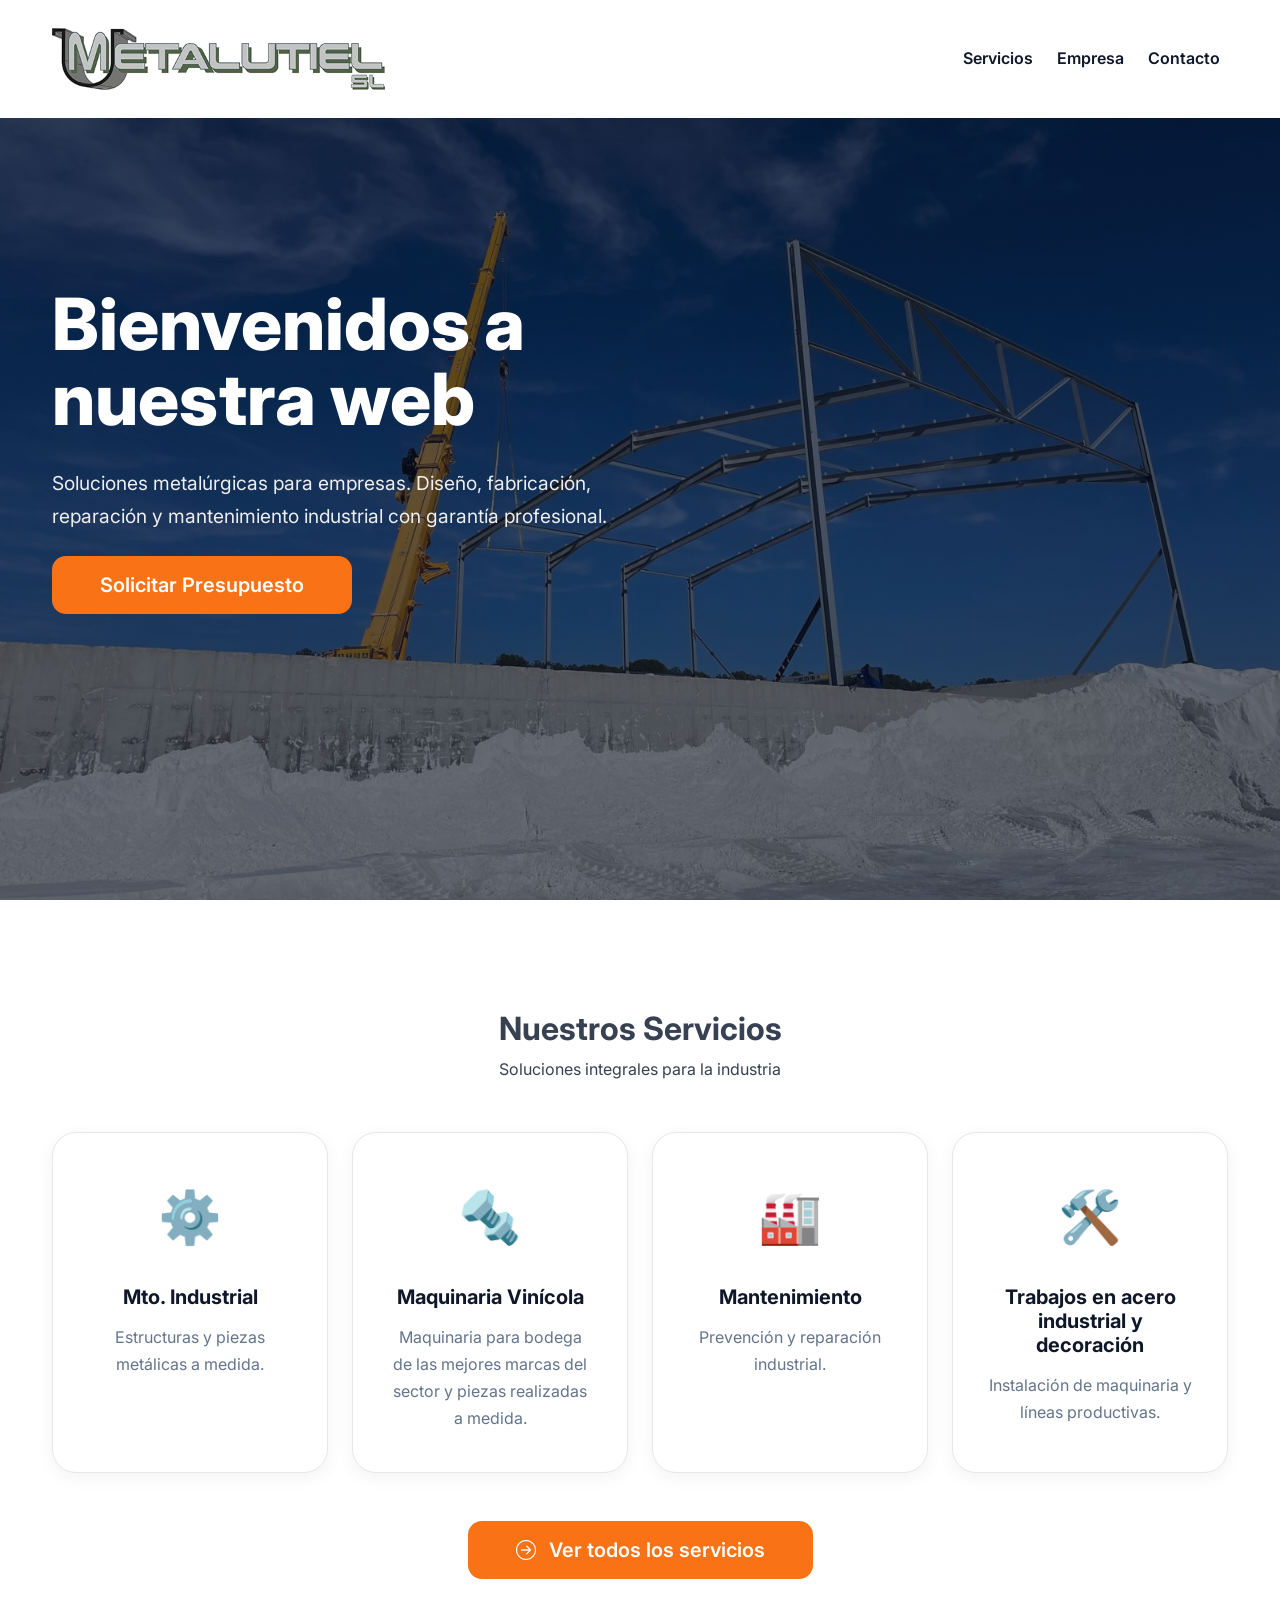
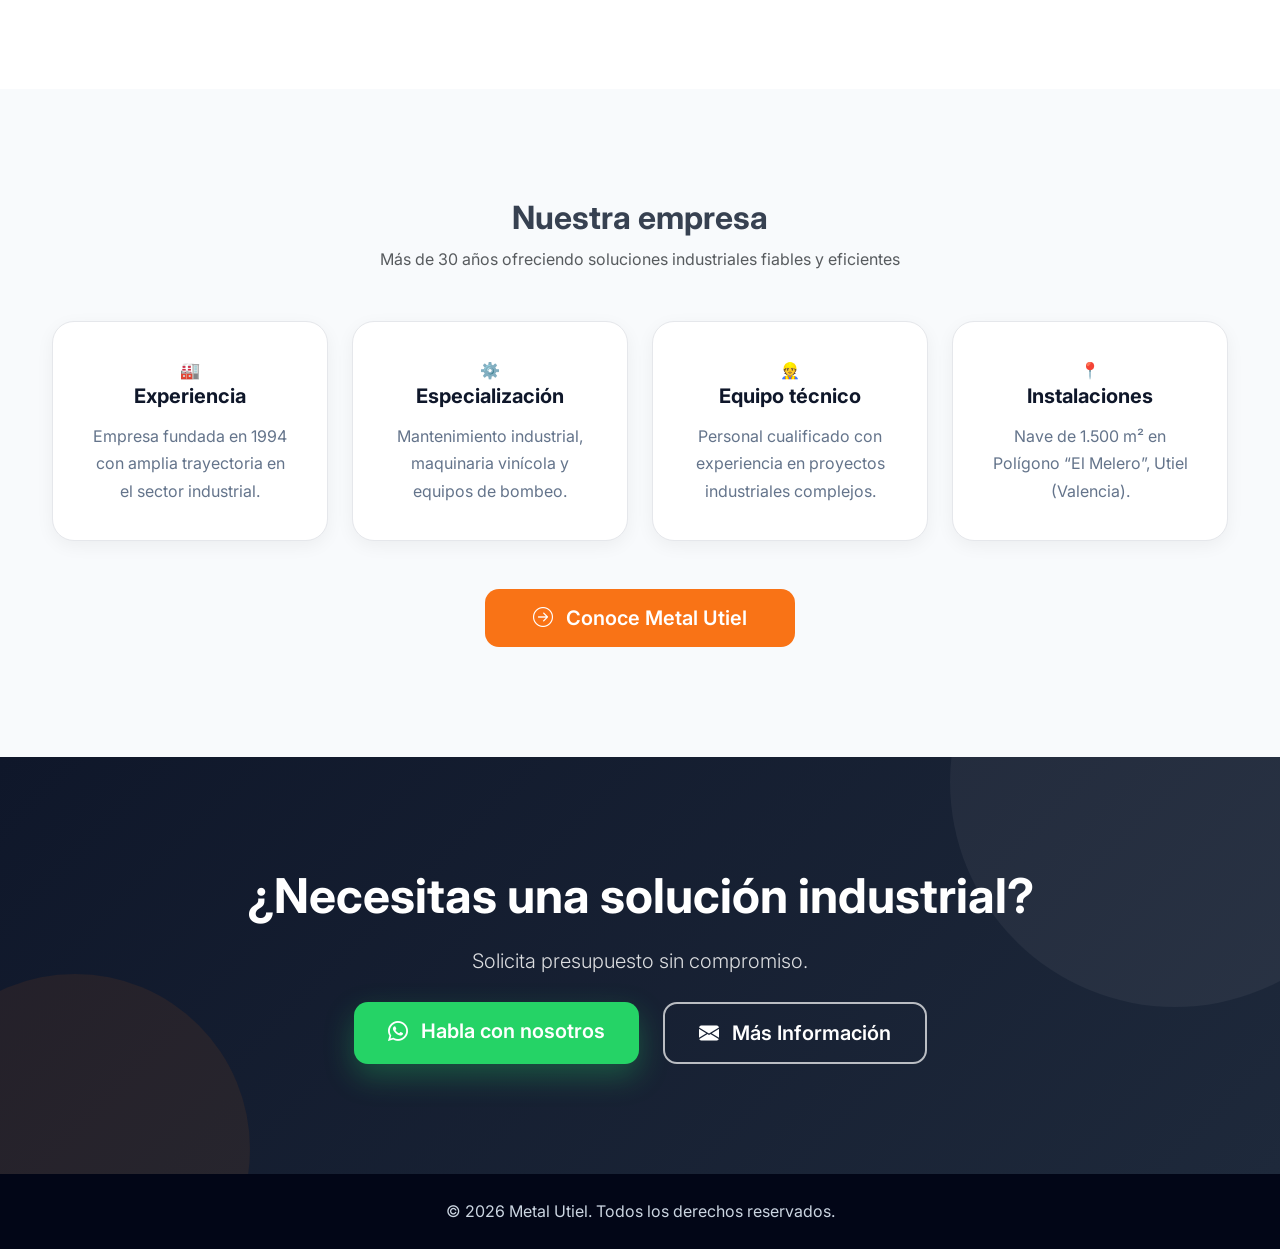
==== index.html @ ed5d5f31 "Add files via upload" ====
<!DOCTYPE html>
<html lang="es">
<head>
<meta charset="utf-8">
<meta name="viewport" content="width=device-width, initial-scale=1">

<title>MetalUtiel S.L. - Soluciones Industriales</title>

<link href="https://cdn.jsdelivr.net/npm/bootstrap@5.3.8/dist/css/bootstrap.min.css" rel="stylesheet">
<link href="css/mio.css" rel="stylesheet">
<link rel="icon"  href="img/logo.ico"  type="image/x-icon">

<link rel="preconnect" href="https://fonts.googleapis.com">
<link href="https://fonts.googleapis.com/css2?family=Inter:wght@300;400;500;600;700;800&display=swap" rel="stylesheet">
<link rel="stylesheet" href="https://cdn.jsdelivr.net/npm/bootstrap-icons@1.13.1/font/bootstrap-icons.min.css">



</head>

<body>

<nav class="navbar navbar-expand-lg fixed-top">
<div class="container">

<a class="navbar-brand" href="#">
    <img src="img/LOGOLARGO.png" alt="Metalutiel"
         class="logo-header">
</a>

<button class="navbar-toggler" data-bs-toggle="collapse" data-bs-target="#menu">
<span class="navbar-toggler-icon"></span>
</button>

<div class="collapse navbar-collapse" id="menu">
<ul class="navbar-nav ms-auto">
<li class="nav-item"><a class="nav-link" href="#servicios">Servicios</a></li>
<li class="nav-item"><a class="nav-link" href="#empresa">Empresa</a></li>
<li class="nav-item"><a class="nav-link" href="contacto.html">Contacto</a></li>
</ul>
</div>

</div>
</nav>

<section class="hero">

    <!-- CARRUSEL DE FONDO -->
    <div class="hero-bg">

       <div class="hero-gallery">

  <div class="hero-track">

    <!-- SET 1 -->
    <div class="hero-item"><img src="img/sibelco.jpeg"></div>
    <div class="hero-item"><img src="img/porche.jpeg"></div>
    <div class="hero-item"><img src="img/deposito3.jpg"></div>
    <div class="hero-item"><img src="img/patas.jpeg"></div>

    <!-- SET 2 (CLAVE PARA INFINITO PERFECTO) -->
    <div class="hero-item"><img src="img/sibelco.jpeg"></div>
    <div class="hero-item"><img src="img/porche.jpeg"></div>
    <div class="hero-item"><img src="img/deposito3.jpg"></div>
    <div class="hero-item"><img src="img/patas.jpeg"></div>

  </div>

</div>

    </div>

    <!-- CONTENIDO ENCIMA -->
    <div class="container hero-content">

        <div class="row align-items-center min-vh-100">

            <div class="col-lg-6">

                <h1>Bienvenidos a nuestra web</h1>

                <p class="my-4">
                    Soluciones metalúrgicas para empresas.
                    Diseño, fabricación, reparación y mantenimiento industrial con garantía profesional.
                </p>

                <a href="#contacto" class="btn btn-primary btn-lg px-5">
                    Solicitar Presupuesto
                </a>

            </div>

        </div>

    </div>

</section>

<section id="servicios" class="section">
<div class="container">

<div class="text-center mb-5">
<h2 class="fw-bold">Nuestros Servicios</h2>
<p>Soluciones integrales para la industria</p>
</div>

<div class="row g-4">

<div class="col-md-6 col-lg-3">
<div class="service-card">
<div class="icon">⚙️</div>
<h5>Mto. Industrial</h5>
<p>Estructuras y piezas metálicas a medida.</p>
</div>
</div>

<div class="col-md-6 col-lg-3">
<div class="service-card">
<div class="icon">🔩</div>
<h5>Maquinaria Vinícola</h5>
<p>Maquinaria para bodega de las mejores marcas del sector y piezas realizadas a medida.</p>
</div>
</div>

<div class="col-md-6 col-lg-3">
<div class="service-card">
<div class="icon">🏭</div>
<h5>Mantenimiento</h5>
<p>Prevención y reparación industrial.</p>
</div>
</div>

<div class="col-md-6 col-lg-3">
<div class="service-card">
<div class="icon">🛠️</div>
<h5>Trabajos en acero industrial y decoración</h5>
<p>Instalación de maquinaria y líneas productivas.</p>
</div>
</div>

</div>
</div>


        <div class="text-center pt-5">           
         

            <a href="servicios.html" class="btn btn-primary btn-lg px-5">
                <i class="bi bi-arrow-right-circle me-2"></i>
                Ver todos los servicios
            </a>

        </div>

</section>

<section id="empresa" class="section bg-light">
<div class="container">

    <div class="text-center mb-5">
        <h2 class="fw-bold">Nuestra empresa</h2>
        <p class="text-muted">Más de 30 años ofreciendo soluciones industriales fiables y eficientes</p>
    </div>

    <div class="row g-4">

        <!-- TARJETA 1 -->
        <div class="col-md-6 col-lg-3">
            <div class="info-card">
                <div class="icon">🏭</div>
                <h5>Experiencia</h5>
                <p>Empresa fundada en 1994 con amplia trayectoria en el sector industrial.</p>
            </div>
        </div>

        <!-- TARJETA 2 -->
        <div class="col-md-6 col-lg-3">
            <div class="info-card">
                <div class="icon">⚙️</div>
                <h5>Especialización</h5>
                <p>Mantenimiento industrial, maquinaria vinícola y equipos de bombeo.</p>
            </div>
        </div>

        <!-- TARJETA 3 -->
        <div class="col-md-6 col-lg-3">
            <div class="info-card">
                <div class="icon">👷</div>
                <h5>Equipo técnico</h5>
                <p>Personal cualificado con experiencia en proyectos industriales complejos.</p>
            </div>
        </div>

        <!-- TARJETA 4 -->
        <div class="col-md-6 col-lg-3">
            <div class="info-card">
                <div class="icon">📍</div>
                <h5>Instalaciones</h5>
                <p>Nave de 1.500 m² en Polígono “El Melero”, Utiel (Valencia).</p>
            </div>
        </div>

    </div>

      

        <div class="text-center pt-5">           
         

            <a href="empresa.html" class="btn btn-primary btn-lg px-5">
                <i class="bi bi-arrow-right-circle me-2"></i>
                Conoce Metal Utiel
            </a>

        </div>


   

</section>

<!--

<section id="servicios" class="section">
<div class="container">

<div class="text-center mb-5">
<h2 class="fw-bold">Últimos Servicios</h2>
</div>



<div class="row g-4">

<div class="col-lg-4">
<div class="project-img">
<img src="img/campana1.jpeg">
</div>
</div>

<div class="col-lg-4">
<div class="project-img">
<img src="img/patas.jpeg">
</div>
</div>

<div class="col-lg-4">
<div class="project-img">
<img src="img/deposito.jpg">
</div>
</div>

</div>

</div>
</section>

-->

<section id="contacto" class="cta section">

<div class="container text-center">

<h2 class="display-5 fw-bold">
¿Necesitas una solución industrial?
</h2>

<p class="lead mb-4">
Solicita presupuesto sin compromiso.
</p>

<div class="d-flex justify-content-center gap-4 flex-wrap">

    <a href="https://wa.me/34605869285?text=Hola,%20he%20visto%20vuestra%20web%20y%20me%20gustaría%20solicitar%20información."
       target="_blank"
       class="btn btn-whatsapp btn-lg">
        <i class="bi bi-whatsapp me-2"></i>
        Habla con nosotros
    </a>

    <a href="contacto.html"
       class="btn btn-outline-light btn-lg">
        <i class="bi bi-envelope-fill me-2"></i>
        Más Información
    </a>

</div>


</div>

</section>

<footer class="py-4 text-center">
<div class="container">
© 2026 Metal Utiel. Todos los derechos reservados.
</div>
</footer>

<script src="https://cdn.jsdelivr.net/npm/bootstrap@5.3.8/dist/js/bootstrap.bundle.min.js"></script>

</body>


<script>
const track = document.querySelector('.hero-track');

track.innerHTML += track.innerHTML;
</script>


</html>
---- css/mio.css ----
/*==========================================================
    METAL UTIEL
    CSS v2.0
==========================================================*/


/*==========================================================
    VARIABLES
==========================================================*/

:root{

    --primary:#0f172a;
    --secondary:#f97316;

    --dark:#111827;
    --light:#f8fafc;

    --text:#374151;

    --white:#ffffff;

    --border:#e5e7eb;

    --radius:18px;

    --shadow-sm:0 5px 18px rgba(0,0,0,.05);

    --shadow-md:0 12px 30px rgba(0,0,0,.08);

    --shadow-lg:0 18px 45px rgba(0,0,0,.15);

    --transition:.35s ease;

}



/*==========================================================
    RESET
==========================================================*/

*{

    margin:0;

    padding:0;

    box-sizing:border-box;

}

html{

    scroll-behavior:smooth;

    scroll-padding-top:110px;

}

body{

    font-family:'Inter',sans-serif;

    color:var(--text);

    background:#fff;

    line-height:1.7;

    overflow-x:hidden;

}

img{

    max-width:100%;

    display:block;

}

a{

    text-decoration:none;

}

.section{

    padding:110px 0;

}

.bg-light{

    background:#f8fafc!important;

}



/*==========================================================
    TITULOS
==========================================================*/

.section-mini{

    color:var(--secondary);

    font-size:.9rem;

    letter-spacing:3px;

    font-weight:700;

    text-transform:uppercase;

}

.section-title{

    font-size:clamp(2rem,5vw,3rem);

    color:var(--primary);

    font-weight:800;

    margin-top:10px;

    margin-bottom:25px;

}



/*==========================================================
    NAVBAR
==========================================================*/

.navbar{

    background:#fff;

    padding:14px 0;

    transition:var(--transition);

    box-shadow:0 5px 25px rgba(0,0,0,.05);

    z-index:999;

}

.navbar.scrolled{

    padding:8px 0;

    box-shadow:0 12px 35px rgba(0,0,0,.10);

}

.logo-header{

    height:80px;

    transition:.35s;

}

.navbar.scrolled .logo-header{

    height:60px;

}

.navbar-nav{

    align-items:center;

}

.navbar-nav .nav-link{

    position:relative;

    color:var(--primary);

    font-weight:600;

    padding:12px 18px;

    margin-left:8px;

    border-radius:14px;

    transition:var(--transition);

}

.navbar-nav .nav-link::before{

    content:"";

    position:absolute;

    inset:0;

    background:linear-gradient(135deg,#f97316,#fb923c);

    transform:scaleX(0);

    transform-origin:left;

    border-radius:14px;

    transition:.35s;

    z-index:-1;

}

.navbar-nav .nav-link:hover{

    color:#fff;

    transform:translateY(-2px);

}

.navbar-nav .nav-link:hover::before{

    transform:scaleX(1);

}

.navbar-nav .active{

    background:var(--primary);

    color:#fff!important;

}



/*==========================================================
    BOTONES
==========================================================*/

.btn{

    border-radius:14px;

    padding:14px 34px;

    font-weight:600;

    transition:.35s;

}

.btn-primary{

    background:var(--secondary);

    border:none;

}

.btn-primary:hover{

    background:#ea580c;

    transform:translateY(-3px);

    box-shadow:0 12px 30px rgba(249,115,22,.35);

}

.btn-whatsapp{

    background:#25D366;

    color:#fff;

    border:none;

    box-shadow:0 12px 30px rgba(37,211,102,.30);

}

.btn-whatsapp:hover{

    background:#1ebe5d;

    color:#fff;

    transform:translateY(-3px);

    box-shadow:0 18px 35px rgba(37,211,102,.45);

}

.btn-outline-light{

    border:2px solid rgba(255,255,255,.7);

    color:#fff;

}

.btn-outline-light:hover{

    background:#fff;

    color:#111;

}



/*==========================================================
    TARJETAS GENERICAS
==========================================================*/

.card-modern{

    background:#fff;

    border:none;

    border-radius:20px;

    padding:35px;

    box-shadow:var(--shadow-sm);

    transition:var(--transition);

}

.card-modern:hover{

    transform:translateY(-8px);

    box-shadow:var(--shadow-md);

}

/*==========================================================
    HERO
==========================================================*/

.hero{

    position:relative;

    height:100vh;

    min-height:700px;

    display:flex;

    align-items:center;

    overflow:hidden;

    color:#fff;

    background:#000;

}

.hero-content{

    position:relative;

    z-index:5;

}

.hero h1{

    font-size:clamp(3rem,7vw,5.5rem);

    font-weight:800;

    line-height:1.05;

    margin-bottom:30px;

}

.hero p{

    font-size:1.2rem;

    max-width:650px;

    color:rgba(255,255,255,.92);

    margin-bottom:40px;

}

.hero .btn{

    margin-right:15px;

}



/*==========================================================
    FONDO HERO
==========================================================*/

.hero-bg{

    position:absolute;

    inset:0;

    z-index:1;

    overflow:hidden;

}

.hero-bg::after{

    content:"";

    position:absolute;

    inset:0;

    background:

    linear-gradient(

        rgba(8,15,30,.68),

        rgba(8,15,30,.60)

    );

    z-index:2;

}



/*==========================================================
    CARRUSEL
==========================================================*/

.hero-gallery{

    width:100%;

    height:100%;

}

.hero-track{

    display:flex;

    height:100%;

    width:max-content;

    animation:heroScroll 45s linear infinite;

}

.hero-item{

    width:100vw;

    height:100vh;

    flex:0 0 auto;

    overflow:hidden;

}

.hero-item img{

    width:100%;

    height:100%;

    object-fit:cover;

    transition:transform 8s linear;

}

.hero-item:hover img{

    transform:scale(1.05);

}



/*==========================================================
    BADGE HERO
==========================================================*/

.hero-badge{

    display:inline-flex;

    align-items:center;

    gap:10px;

    background:rgba(255,255,255,.12);

    backdrop-filter:blur(12px);

    border:1px solid rgba(255,255,255,.18);

    padding:12px 24px;

    border-radius:50px;

    margin-bottom:30px;

    font-weight:600;

}

.hero-badge i{

    color:var(--secondary);

}



/*==========================================================
    EMPRESA HERO
==========================================================*/

.empresa-hero{

    position:relative;

    height:80vh;

    min-height:650px;

    display:flex;

    align-items:center;

    justify-content:center;

    text-align:center;

    overflow:hidden;

    color:#fff;

    background:

    url("../img/taller.jpg")

    center center / cover;

}

.empresa-overlay{

    position:absolute;

    inset:0;

    background:

    linear-gradient(

        rgba(10,15,25,.70),

        rgba(10,15,25,.65)

    );

}

.empresa-hero .container{

    position:relative;

    z-index:5;

}

.empresa-hero h1{

    font-size:clamp(3rem,7vw,5rem);

    font-weight:800;

    margin-bottom:25px;

}

.empresa-hero p{

    max-width:720px;

    margin:auto;

    margin-bottom:45px;

    font-size:1.2rem;

}



/*==========================================================
    BREADCRUMB
==========================================================*/

.breadcrumb-section{

    background:#fff;

    border-bottom:1px solid var(--border);

    padding:20px 0;

}

.breadcrumb{

    margin:0;

}

.breadcrumb a{

    color:var(--secondary);

    font-weight:600;

}

.breadcrumb-item.active{

    color:#64748b;

}



/*==========================================================
    CTA
==========================================================*/

.cta{

    position:relative;

    overflow:hidden;

    background:

    linear-gradient(

        135deg,

        #0f172a,

        #1e293b

    );

    color:#fff;

}

.cta::before{

    content:"";

    position:absolute;

    width:450px;

    height:450px;

    border-radius:50%;

    background:rgba(255,255,255,.05);

    top:-200px;

    right:-120px;

}

.cta::after{

    content:"";

    position:absolute;

    width:350px;

    height:350px;

    border-radius:50%;

    background:rgba(249,115,22,.08);

    left:-100px;

    bottom:-150px;

}

.cta .container{

    position:relative;

    z-index:5;

}

.cta h2{

    font-weight:800;

    margin-bottom:20px;

}

.cta p{

    color:rgba(255,255,255,.85);

}



/*==========================================================
    HERO ANIMATION
==========================================================*/

@keyframes heroScroll{

    from{

        transform:translateX(0);

    }

    to{

        transform:translateX(-50%);

    }

}



/*==========================================================
    TARJETAS DE SERVICIOS
==========================================================*/

.service-card{

    background:#fff;

    border-radius:24px;

    padding:40px 35px;

    height:100%;

    text-align:center;

    border:1px solid var(--border);

    box-shadow:var(--shadow-sm);

    transition:var(--transition);

    position:relative;

    overflow:hidden;

}

.service-card::before{

    content:"";

    position:absolute;

    left:0;

    top:0;

    width:100%;

    height:4px;

    background:linear-gradient(90deg,var(--secondary),#fb923c);

    transform:scaleX(0);

    transition:.35s;

}

.service-card:hover{

    transform:translateY(-10px);

    box-shadow:var(--shadow-lg);

}

.service-card:hover::before{

    transform:scaleX(1);

}

.service-card .icon{

    display:flex;
    align-items:center;
    justify-content:center;
    margin:0 auto 25px;
    font-size:3.2rem;
    color:var(--secondary);
    background:none;
    width:auto;
    height:auto;
    border-radius:0;
    box-shadow:none;
    transition:var(--transition);

}

.service-card:hover .icon{

    transform:scale(1.12);

}

.service-card h5{

    color:var(--primary);

    font-weight:700;

    margin-bottom:15px;

}

.service-card p{

    margin:0;

    color:#64748b;

}


/* Primera sección de páginas internas */

.primera-seccion{

    padding-top:170px !important;

}


/*==========================================================
    TARJETAS EMPRESA
==========================================================*/

.info-card,
.value-card,
.why-card,
.sector-card{

    background:#fff;

    border-radius:22px;

    padding:35px;

    text-align:center;

    height:100%;

    border:1px solid var(--border);

    box-shadow:var(--shadow-sm);

    transition:var(--transition);

}

.info-card:hover,
.value-card:hover,
.why-card:hover,
.sector-card:hover{

    transform:translateY(-8px);

    box-shadow:var(--shadow-md);

}

.info-card i,
.value-card i,
.why-card i,
.sector-card i{

    font-size:3rem;

    color:var(--secondary);

    margin-bottom:20px;

}

.info-card h4,
.info-card h5,
.value-card h4,
.why-card h4,
.sector-card h4{

    color:var(--primary);

    font-weight:700;

    margin-bottom:15px;

}

.info-card p,
.value-card p,
.why-card p,
.sector-card p{

    color:#64748b;

    margin:0;

}


/*==========================================================
    FEATURES
==========================================================*/

.feature-item{

    display:flex;

    align-items:flex-start;

    gap:18px;

    margin-bottom:28px;

}

.feature-item i{

    color:var(--secondary);

    font-size:1.5rem;

    margin-top:4px;

}

.feature-item h5{

    color:var(--primary);

    font-weight:700;

    margin-bottom:5px;

}

.feature-item p{

    margin:0;

}


/*==========================================================
    TIMELINE
==========================================================*/

.timeline{

    position:relative;

    max-width:900px;

    margin:auto;

}

.timeline::before{

    content:"";

    position:absolute;

    left:60px;

    top:0;

    bottom:0;

    width:4px;

    background:#e2e8f0;

}

.timeline-item{

    position:relative;

    display:flex;

    gap:40px;

    margin-bottom:60px;

}

.timeline-year{

    width:120px;

    flex-shrink:0;

    background:var(--secondary);

    color:#fff;

    border-radius:50px;

    text-align:center;

    padding:12px;

    font-weight:700;

    z-index:2;

}

.timeline-content{

    flex:1;

    background:#fff;

    border-radius:18px;

    padding:30px;

    border:1px solid var(--border);

    box-shadow:var(--shadow-sm);

}

.timeline-content h4{

    color:var(--primary);

    font-weight:700;

    margin-bottom:10px;

}


/*==========================================================
    HISTORY BOX
==========================================================*/

.history-box{

    background:#fff;

    border-radius:20px;

    padding:25px;

    text-align:center;

    box-shadow:var(--shadow-sm);

}

.history-box h3{

    color:var(--secondary);

    font-size:2.2rem;

    font-weight:800;

    margin-bottom:5px;

}


/*==========================================================
    EMPRESA IMAGE
==========================================================*/

.empresa-image{

    position:relative;

}

.empresa-image img{

    border-radius:24px;

}

.experience-card{

    position:absolute;

    right:-30px;

    bottom:40px;

    background:#fff;

    padding:30px;

    border-radius:20px;

    box-shadow:var(--shadow-lg);

    text-align:center;

}

.experience-card h2{

    color:var(--secondary);

    font-size:3rem;

    font-weight:800;

    margin-bottom:5px;

}


/*==========================================================
    QUOTE
==========================================================*/

.empresa-quote{

    background:var(--primary);

    color:#fff;

    padding:90px 0;

}

.quote-icon{

    font-size:4rem;

    color:var(--secondary);

    margin-bottom:20px;

    display:block;

}

.empresa-quote h2{

    font-weight:300;

    line-height:1.5;

}

.instalaciones-img{

    width:100%;

    display:flex;

    justify-content:center;

    align-items:center;

}

.instalaciones-img img{

    width:100%;

    max-width:700px;

    height:600px;

    object-fit:cover;

    object-position:center;

    border-radius:24px;

}


/*==========================================================
    CONTADORES
==========================================================*/

.counter-card{

    background:#fff;

    border-radius:22px;

    padding:40px;

    box-shadow:var(--shadow-sm);

    transition:var(--transition);

}

.counter-card:hover{

    transform:translateY(-8px);

    box-shadow:var(--shadow-md);

}

.counter{

    color:var(--secondary);

    font-size:3rem;

    font-weight:800;

}


/*==========================================================
    GALERÍA
==========================================================*/

.gallery-card{

    position:relative;

    overflow:hidden;

    border-radius:24px;

    box-shadow:var(--shadow-sm);

    cursor:pointer;

}

.gallery-card img{

    width:100%;

    height:320px;

    object-fit:cover;

    transition:.6s;

}

.gallery-card::after{

    content:"";

    position:absolute;

    inset:0;

    background:linear-gradient(

        transparent,

        rgba(15,23,42,.55)

    );

    opacity:0;

    transition:.4s;

}

.gallery-card:hover img{

    transform:scale(1.08);

}

.gallery-card:hover::after{

    opacity:1;

}


/*==========================================================
    PROYECTOS
==========================================================*/

.project-card{

    position:relative;

    overflow:hidden;

    border-radius:24px;

    background:#fff;

    box-shadow:var(--shadow-sm);

    transition:.35s;

}

.project-card:hover{

    transform:translateY(-10px);

    box-shadow:var(--shadow-lg);

}

.project-img{

    position:relative;

    overflow:hidden;

}

.project-img img{

    width:100%;

    height:320px;

    object-fit:cover;

    transition:.5s;

}

.project-card:hover .project-img img{

    transform:scale(1.08);

}

.project-overlay{

    position:absolute;

    inset:0;

    display:flex;

    align-items:center;

    justify-content:center;

    background:rgba(15,23,42,.65);

    opacity:0;

    transition:.35s;

}

.project-card:hover .project-overlay{

    opacity:1;

}

.project-overlay a{

    color:#fff;

    border:2px solid #fff;

    padding:12px 26px;

    border-radius:40px;

    transition:.35s;

}

.project-overlay a:hover{

    background:#fff;

    color:var(--primary);

}

.project-info{

    padding:30px;

}

.project-info h4{

    color:var(--primary);

    font-weight:700;

}

.project-info p{

    margin-bottom:0;

    color:#64748b;

}


/*==========================================================
    INSTALACIONES
==========================================================*/

.instalaciones-section{

    background:#0f172a;

    color:#fff;

}

.instalacion-item{

    background:rgba(255,255,255,.06);

    border:1px solid rgba(255,255,255,.08);

    border-radius:18px;

    padding:25px;

    text-align:center;

    transition:.35s;

}

.instalacion-item:hover{

    background:rgba(255,255,255,.10);

    transform:translateY(-6px);

}

.instalacion-item i{

    font-size:2.2rem;

    color:var(--secondary);

    margin-bottom:15px;

}

.instalacion-item h5{

    margin-bottom:8px;

}

.instalacion-item p{

    margin:0;

    color:#d1d5db;

}


/*==========================================================
    FOOTER
==========================================================*/

footer{

    background:#020617;

    color:#cbd5e1;

    padding:70px 0 25px;

}

.footer-title{

    color:#fff;

    font-weight:700;

    margin-bottom:20px;

}

.footer-links{

    list-style:none;

    padding:0;

}

.footer-links li{

    margin-bottom:12px;

}

.footer-links a{

    color:#cbd5e1;

    transition:.3s;

}

.footer-links a:hover{

    color:var(--secondary);

    padding-left:8px;

}

.footer-bottom{

    margin-top:50px;

    border-top:1px solid rgba(255,255,255,.08);

    padding-top:25px;

    text-align:center;

}


/*==========================================================
    BOTÓN WHATSAPP
==========================================================*/

.whatsapp-float{

    position:fixed;

    right:25px;

    bottom:25px;

    width:65px;

    height:65px;

    border-radius:50%;

    background:#25D366;

    display:flex;

    align-items:center;

    justify-content:center;

    color:#fff;

    font-size:2rem;

    z-index:9999;

    box-shadow:0 18px 35px rgba(37,211,102,.40);

    transition:.35s;

}

.whatsapp-float:hover{

    transform:scale(1.1);

    color:#fff;

}


/*==========================================================
    BOTÓN VOLVER ARRIBA
==========================================================*/

.back-top{

    position:fixed;

    right:25px;

    bottom:105px;

    width:55px;

    height:55px;

    border-radius:50%;

    background:var(--secondary);

    color:#fff;

    display:flex;

    align-items:center;

    justify-content:center;

    text-decoration:none;

    opacity:0;

    visibility:hidden;

    transition:.35s;

    z-index:9998;

}

.back-top.show{

    opacity:1;

    visibility:visible;

}

.back-top:hover{

    background:#ea580c;

    color:#fff;

}


/*==========================================================
    ANIMACIONES
==========================================================*/

.fade-up{

    opacity:0;

    transform:translateY(50px);

    transition:all .8s ease;

}

.fade-up.show{

    opacity:1;

    transform:translateY(0);

}

.zoom-in{

    opacity:0;

    transform:scale(.92);

    transition:.8s;

}

.zoom-in.show{

    opacity:1;

    transform:scale(1);

}

.slide-left{

    opacity:0;

    transform:translateX(-70px);

    transition:.8s;

}

.slide-left.show{

    opacity:1;

    transform:translateX(0);

}

.slide-right{

    opacity:0;

    transform:translateX(70px);

    transition:.8s;

}

.slide-right.show{

    opacity:1;

    transform:translateX(0);

}



/*==========================================================
    RESPONSIVE
==========================================================*/

@media (max-width:1400px){

.container{

    max-width:1200px;

}

.hero h1{

    font-size:4.5rem;

}

}



@media (max-width:1200px){

.section{

    padding:90px 0;

}

.hero{

    min-height:650px;

}

.hero h1{

    font-size:3.8rem;

}

.section-title{

    font-size:2.5rem;

}

.timeline::before{

    left:45px;

}

.timeline-year{

    width:90px;

}

.experience-card{

    right:0;

}

}



@media (max-width:992px){

.logo-header{

    height:65px;

}

.hero{

    min-height:600px;

    text-align:center;

}

.hero-content{

    margin:auto;

}

.hero p{

    margin-left:auto;

    margin-right:auto;

}

.hero .btn{

    margin-bottom:15px;

}

.section{

    padding:80px 0;

}

.timeline::before{

    display:none;

}

.timeline-item{

    display:block;

}

.timeline-year{

    margin-bottom:20px;

}

.experience-card{

    position:relative;

    right:auto;

    bottom:auto;

    margin-top:30px;

}

.feature-item{

    align-items:flex-start;

}

.navbar-collapse{

    background:#fff;

    border-radius:20px;

    padding:25px;

    margin-top:20px;

    box-shadow:var(--shadow-md);

}

.navbar-nav .nav-link{

    margin:8px 0;

}

}



@media (max-width:768px){

.hero{

    min-height:540px;

}

.hero h1{

    font-size:2.8rem;

}

.hero p{

    font-size:1rem;

}

.section-title{

    font-size:2rem;

}

.hero-badge{

    font-size:.8rem;

    padding:10px 18px;

}

.gallery-card img{

    height:240px;

}

.project-img img{

    height:240px;

}

.counter{

    font-size:2.3rem;

}

.counter-card{

    padding:30px;

}

.instalacion-item{

    margin-bottom:20px;

}

.footer-title{

    margin-top:25px;

}

.back-top{

    right:18px;

    bottom:95px;

}

.whatsapp-float{

    right:18px;

    bottom:20px;

}

}



@media (max-width:576px){

.section{

    padding:65px 0;

}

.hero{

    min-height:500px;

}

.hero h1{

    font-size:2.2rem;

}

.hero p{

    font-size:.95rem;

}

.section-title{

    font-size:1.8rem;

}

.hero .btn{

    width:100%;

    margin-right:0;

}

.btn{

    width:100%;

}

.timeline-content{

    padding:22px;

}

.gallery-card img{

    height:220px;

}

.project-img img{

    height:220px;

}

.value-card,
.info-card,
.why-card,
.service-card,
.sector-card{

    padding:28px;

}

.whatsapp-float{

    width:58px;

    height:58px;

    font-size:1.7rem;

}

.back-top{

    width:48px;

    height:48px;

}

}



/*==========================================================
    UTILIDADES
==========================================================*/

.shadow-hover{

    transition:var(--transition);

}

.shadow-hover:hover{

    transform:translateY(-6px);

    box-shadow:var(--shadow-lg);

}

.radius{

    border-radius:var(--radius);

}

.text-orange{

    color:var(--secondary);

}

.bg-orange{

    background:var(--secondary);

}

.bg-dark-blue{

    background:var(--primary);

}

.object-cover{

    object-fit:cover;

}

.overflow-hidden{

    overflow:hidden;

}



/*==========================================================
    SCROLLBAR
==========================================================*/

::-webkit-scrollbar{

    width:10px;

}

::-webkit-scrollbar-track{

    background:#e5e7eb;

}

::-webkit-scrollbar-thumb{

    background:var(--secondary);

    border-radius:50px;

}

::-webkit-scrollbar-thumb:hover{

    background:#ea580c;

}



/*==========================================================
    SELECCIÓN DE TEXTO
==========================================================*/

::selection{

    background:var(--secondary);

    color:#fff;

}



/*==========================================================
    FOCUS
==========================================================*/

button:focus,
.btn:focus,
.form-control:focus,
.form-select:focus{

    box-shadow:0 0 0 .25rem rgba(249,115,22,.25);

    border-color:var(--secondary);

}



/*==========================================================
    TRANSICIONES GLOBALES
==========================================================*/

a,
button,
img,
.card-modern,
.service-card,
.info-card,
.value-card,
.project-card,
.gallery-card{

    transition:all .35s ease;

}


/*==========================================================
    FORMULARIO CONTACTO
==========================================================*/

.form-control{

    border-radius:14px;

    padding:14px 18px;

    border:1px solid #d1d5db;

    box-shadow:none;

}

.form-control:focus{

    border-color:var(--secondary);

    box-shadow:0 0 0 .2rem rgba(249,115,22,.15);

}

textarea.form-control{

    resize:vertical;

}



/*==========================================================
    MAPA
==========================================================*/

.map-container{

    overflow:hidden;

    border-radius:24px;

    box-shadow:var(--shadow-md);

}

.map-container iframe{

    display:block;

    width:100%;

}

.mapa-contacto {
    border-radius: 20px;
    overflow: hidden;
    box-shadow: 0 10px 30px rgba(0,0,0,.08);
}

.mapa-contacto iframe {
    display:block;
}

/*==========================================================
    CTA CONTACTO
==========================================================*/

.cta .btn{

    min-width:260px;

}

@media(max-width:992px){

    .cta .btn{

        min-width:100%;

    }

}

/*==========================================================
    BANNER SERVICIOS
==========================================================*/

.service-banner{

    position:relative;
    height:420px;
    border-radius:28px;
    overflow:hidden;
    margin-bottom:45px;
    box-shadow:var(--shadow-lg);

}

.service-banner img{

    width:100%;
    height:100%;
    object-fit:cover;
    transition:transform .6s ease;

}

.service-banner:hover img{

    transform:scale(1.05);

}

.service-banner::after{

    content:"";
    position:absolute;
    inset:0;
    background:linear-gradient(
        rgba(15,23,42,.25),
        rgba(15,23,42,.80)
    );

}

.service-banner-content{

    position:absolute;
    left:60px;
    bottom:60px;
    z-index:2;
    color:#fff;
    max-width:700px;

}

.service-banner-content h2{

    font-size:clamp(2rem,5vw,3.5rem);
    font-weight:800;
    margin:12px 0 18px;

}

.service-banner-content p{

    color:rgba(255,255,255,.92);
    max-width:650px;

}

@media(max-width:768px){

    .service-banner{

        height:320px;

    }

    .service-banner-content{

        left:30px;
        right:30px;
        bottom:30px;

    }

}
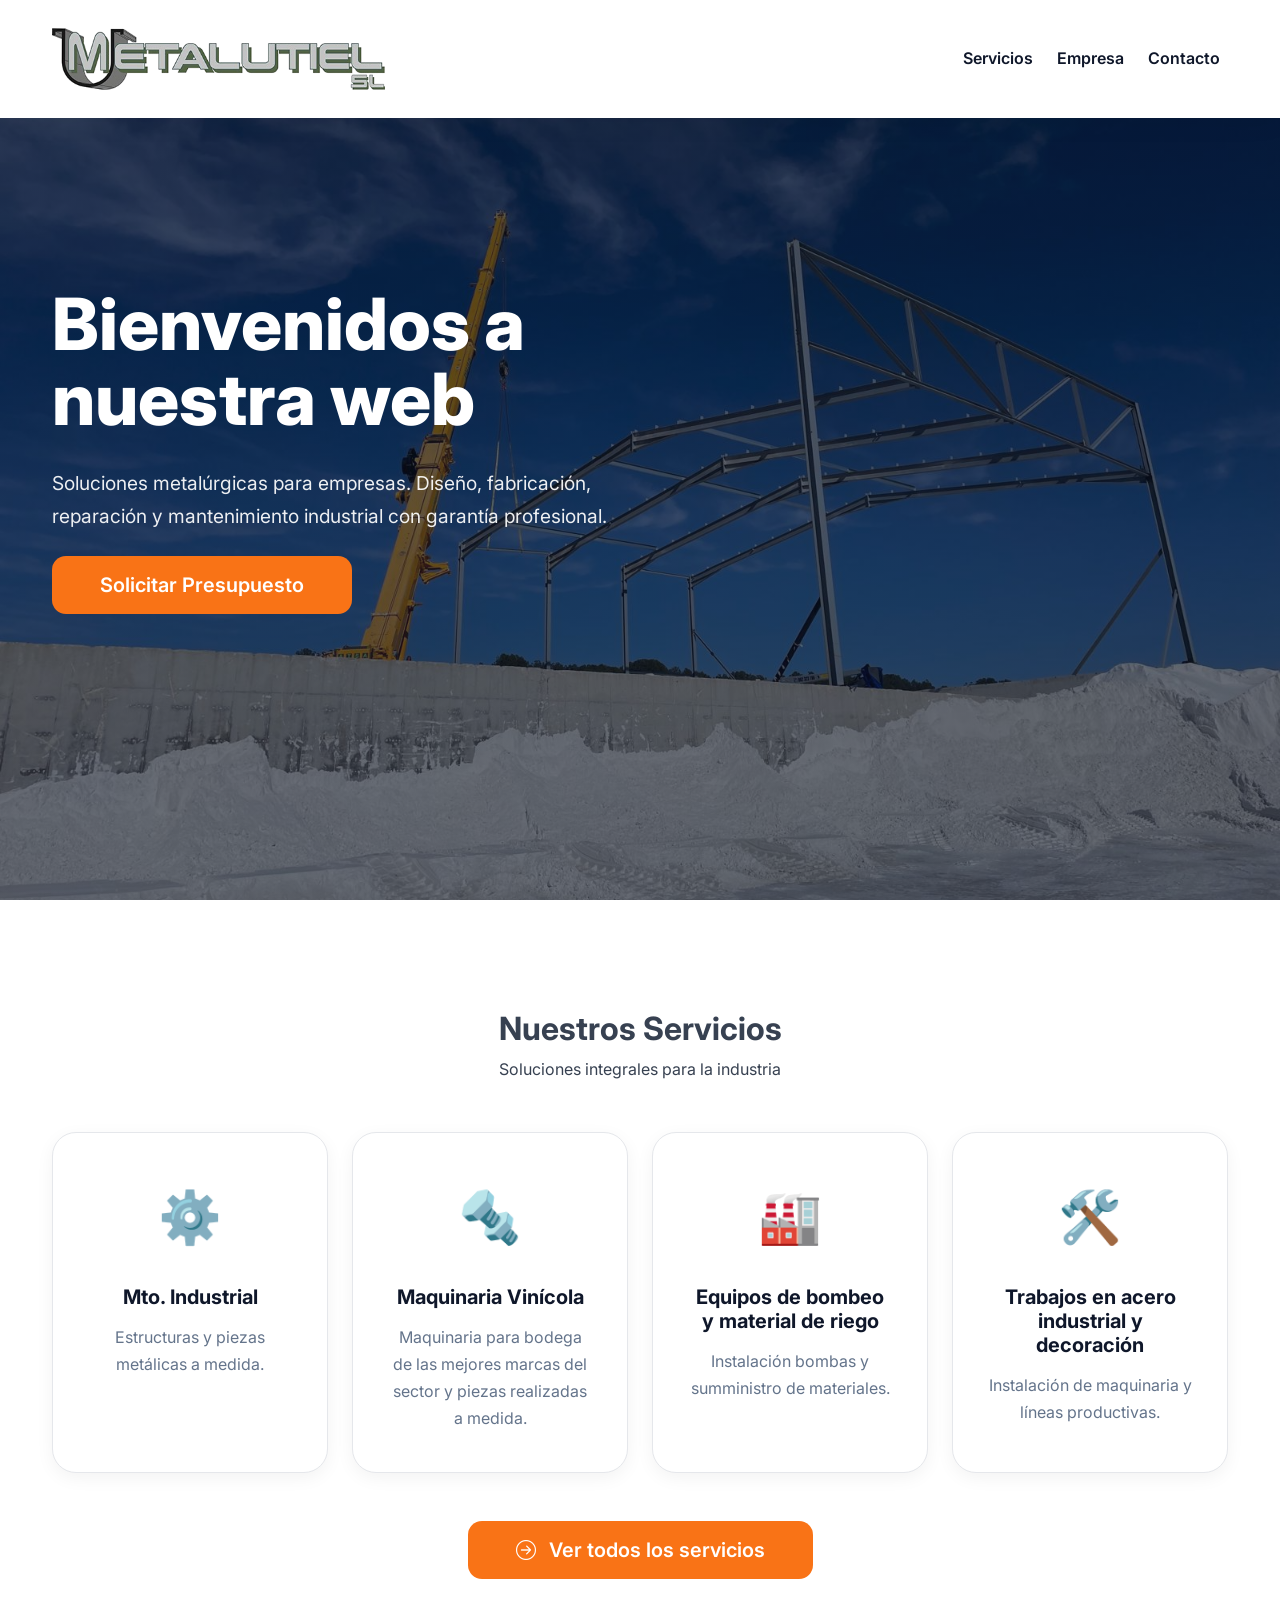
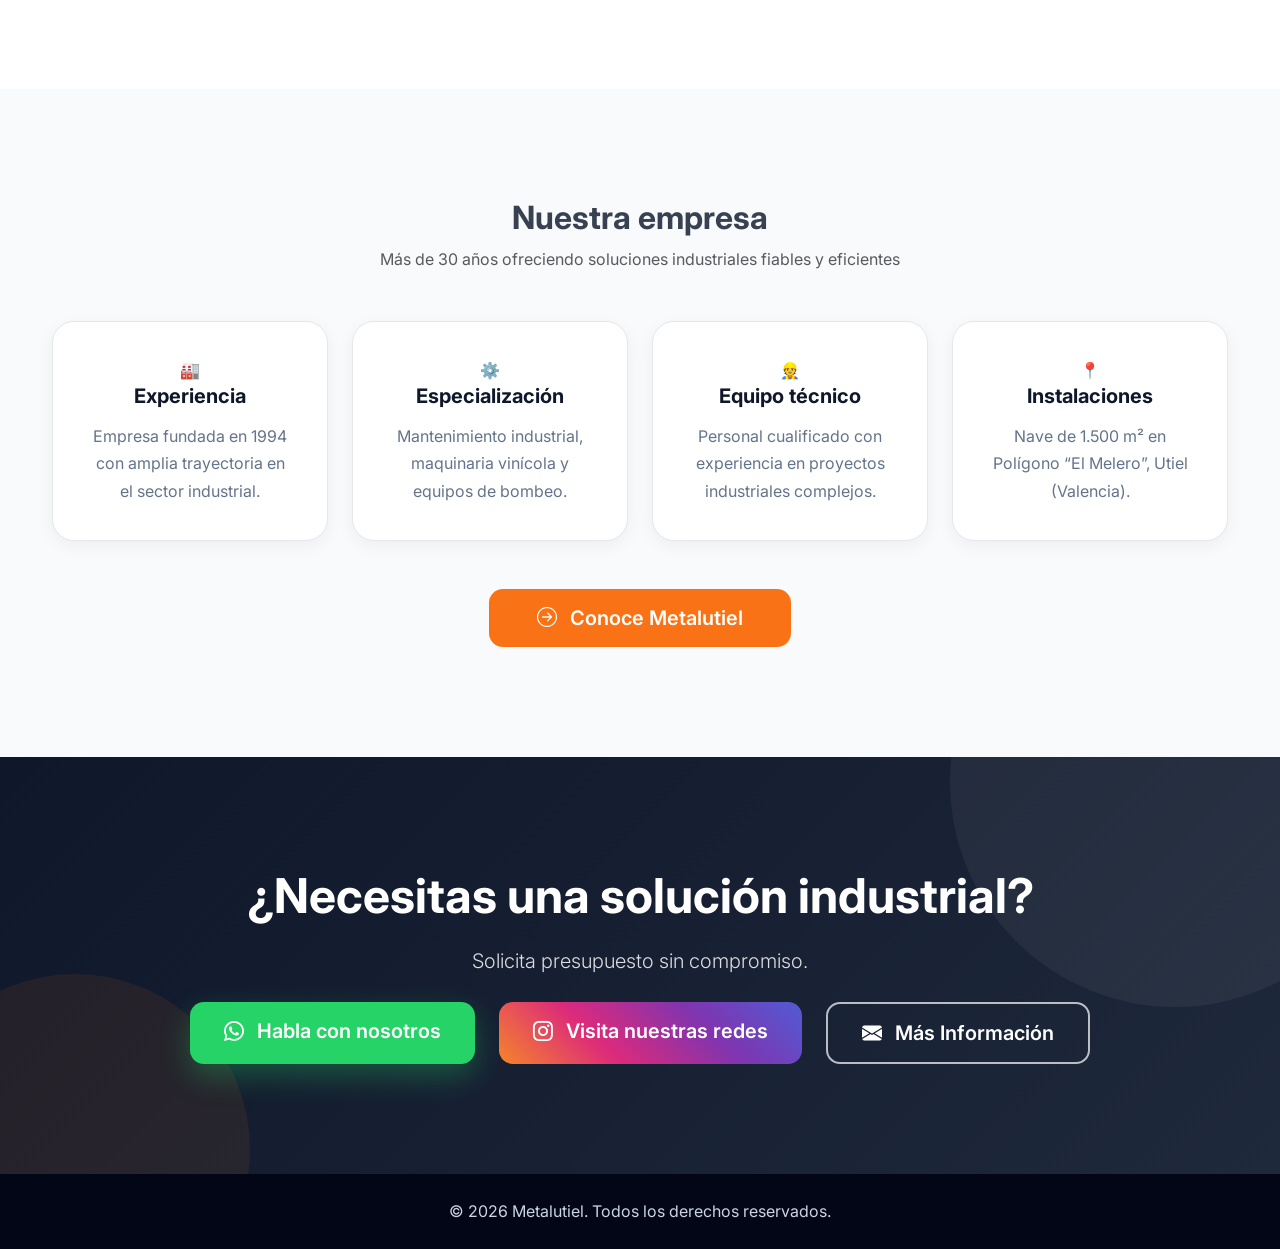
==== commit 1803cb08: "Add files via upload" ====
--- a/index.html
+++ b/index.html
@@ -4,7 +4,7 @@
 <meta charset="utf-8">
 <meta name="viewport" content="width=device-width, initial-scale=1">
 
-<title>MetalUtiel S.L. - Soluciones Industriales</title>
+<title>Metalutiel S.L. - Soluciones Industriales</title>
 
 <link href="https://cdn.jsdelivr.net/npm/bootstrap@5.3.8/dist/css/bootstrap.min.css" rel="stylesheet">
 <link href="css/mio.css" rel="stylesheet">
@@ -125,8 +125,8 @@
 <div class="col-md-6 col-lg-3">
 <div class="service-card">
 <div class="icon">🏭</div>
-<h5>Mantenimiento</h5>
-<p>Prevención y reparación industrial.</p>
+<h5>Equipos de bombeo y material de riego</h5>
+<p>Instalación bombas y sumministro de materiales.</p>
 </div>
 </div>
 
@@ -209,7 +209,7 @@
 
             <a href="empresa.html" class="btn btn-primary btn-lg px-5">
                 <i class="bi bi-arrow-right-circle me-2"></i>
-                Conoce Metal Utiel
+                Conoce Metalutiel
             </a>
 
         </div>
@@ -278,12 +278,20 @@
         Habla con nosotros
     </a>
 
-    <a href="contacto.html"
+    <a href="https://www.instagram.com/metalutiel?utm_source=qr&igsh=b3NsemRvZmw2ZXVn"
+   target="_blank"
+   class="btn btn-instagram btn-lg">
+    <i class="bi bi-instagram me-2"></i>
+    Visita nuestras redes
+</a>
+
+       <a href="contacto.html"
        class="btn btn-outline-light btn-lg">
         <i class="bi bi-envelope-fill me-2"></i>
         Más Información
     </a>
 
+
 </div>
 
 
@@ -293,7 +301,7 @@
 
 <footer class="py-4 text-center">
 <div class="container">
-© 2026 Metal Utiel. Todos los derechos reservados.
+© 2026 Metalutiel. Todos los derechos reservados.
 </div>
 </footer>
 
@@ -309,4 +317,20 @@
 </script>
 
 
+<script>
+document.querySelectorAll('.navbar-collapse .nav-link').forEach(link => {
+    link.addEventListener('click', () => {
+
+        const menu = document.querySelector('.navbar-collapse');
+        const bsCollapse = bootstrap.Collapse.getInstance(menu);
+
+        if (bsCollapse) {
+            bsCollapse.hide();
+        }
+
+    });
+});
+</script>
+
+
 </html>
--- a/css/mio.css
+++ b/css/mio.css
@@ -1601,6 +1601,27 @@
 
 
 /*==========================================================
+    BOTÓN instagram
+==========================================================*/
+
+.btn-instagram {
+    background: linear-gradient(45deg, #f58529, #dd2a7b, #8134af, #515bd4);
+    color: #fff;
+    border: none;
+    transition: all 0.3s ease;
+}
+
+.btn-instagram:hover {
+    background: linear-gradient(45deg, #e76f00, #c2185b, #6a1b9a, #3949ab);
+    color: #fff;
+    transform: translateY(-2px);
+    box-shadow: 0 8px 20px rgba(0,0,0,.25);
+}
+
+
+
+
+/*==========================================================
     BOTÓN WHATSAPP
 ==========================================================*/
 
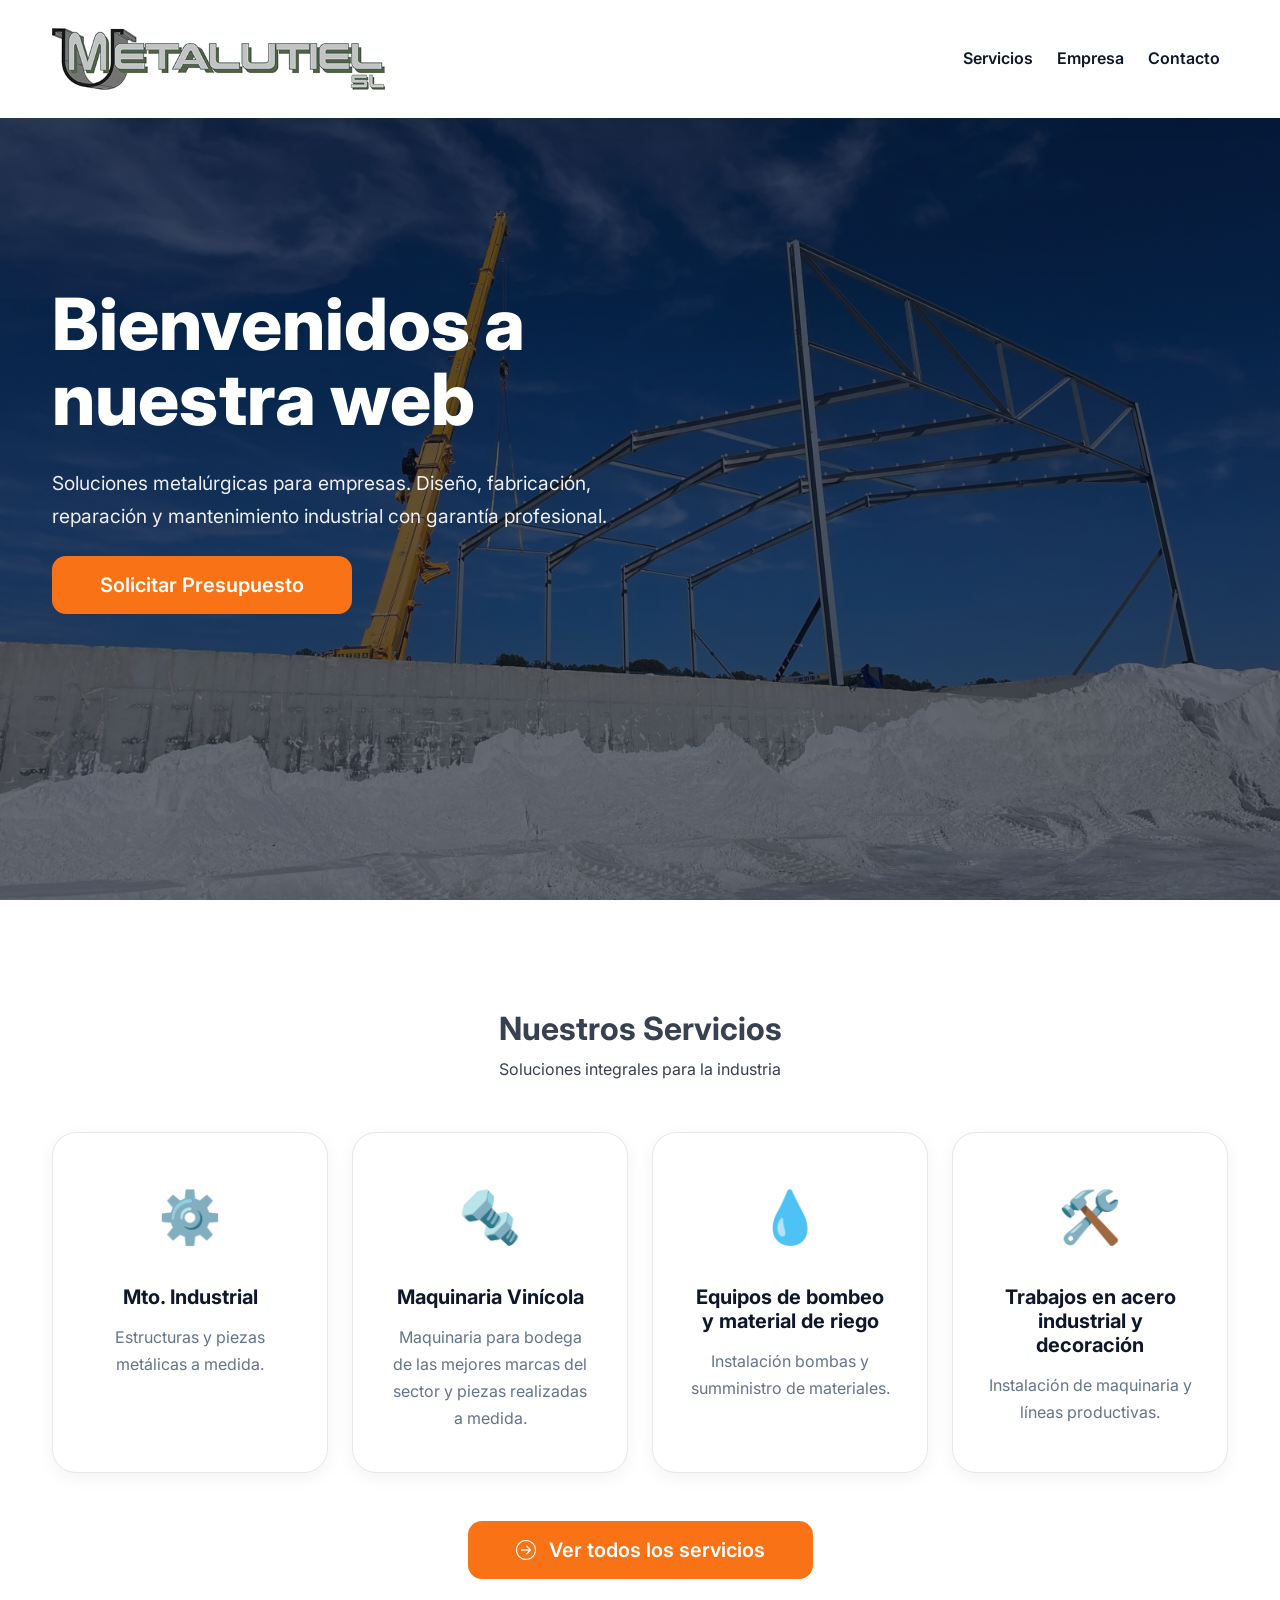
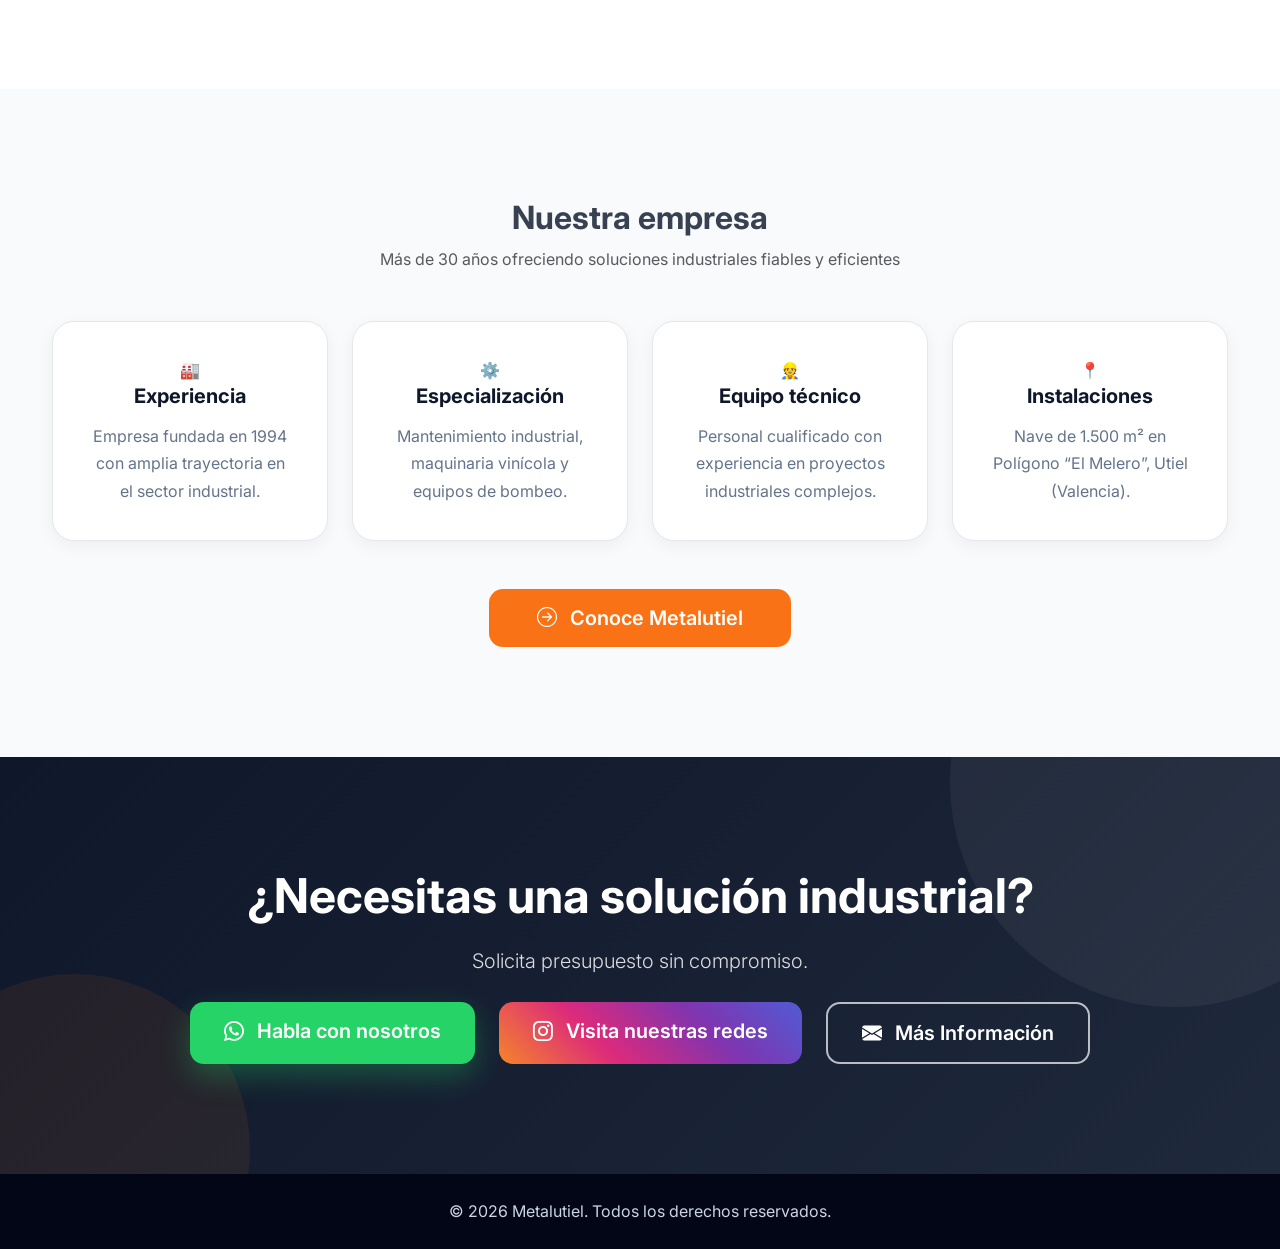
==== commit cde51600: "Add files via upload" ====
--- a/index.html
+++ b/index.html
@@ -124,7 +124,7 @@
 
 <div class="col-md-6 col-lg-3">
 <div class="service-card">
-<div class="icon">🏭</div>
+<div class="icon text-info">💧</div>
 <h5>Equipos de bombeo y material de riego</h5>
 <p>Instalación bombas y sumministro de materiales.</p>
 </div>
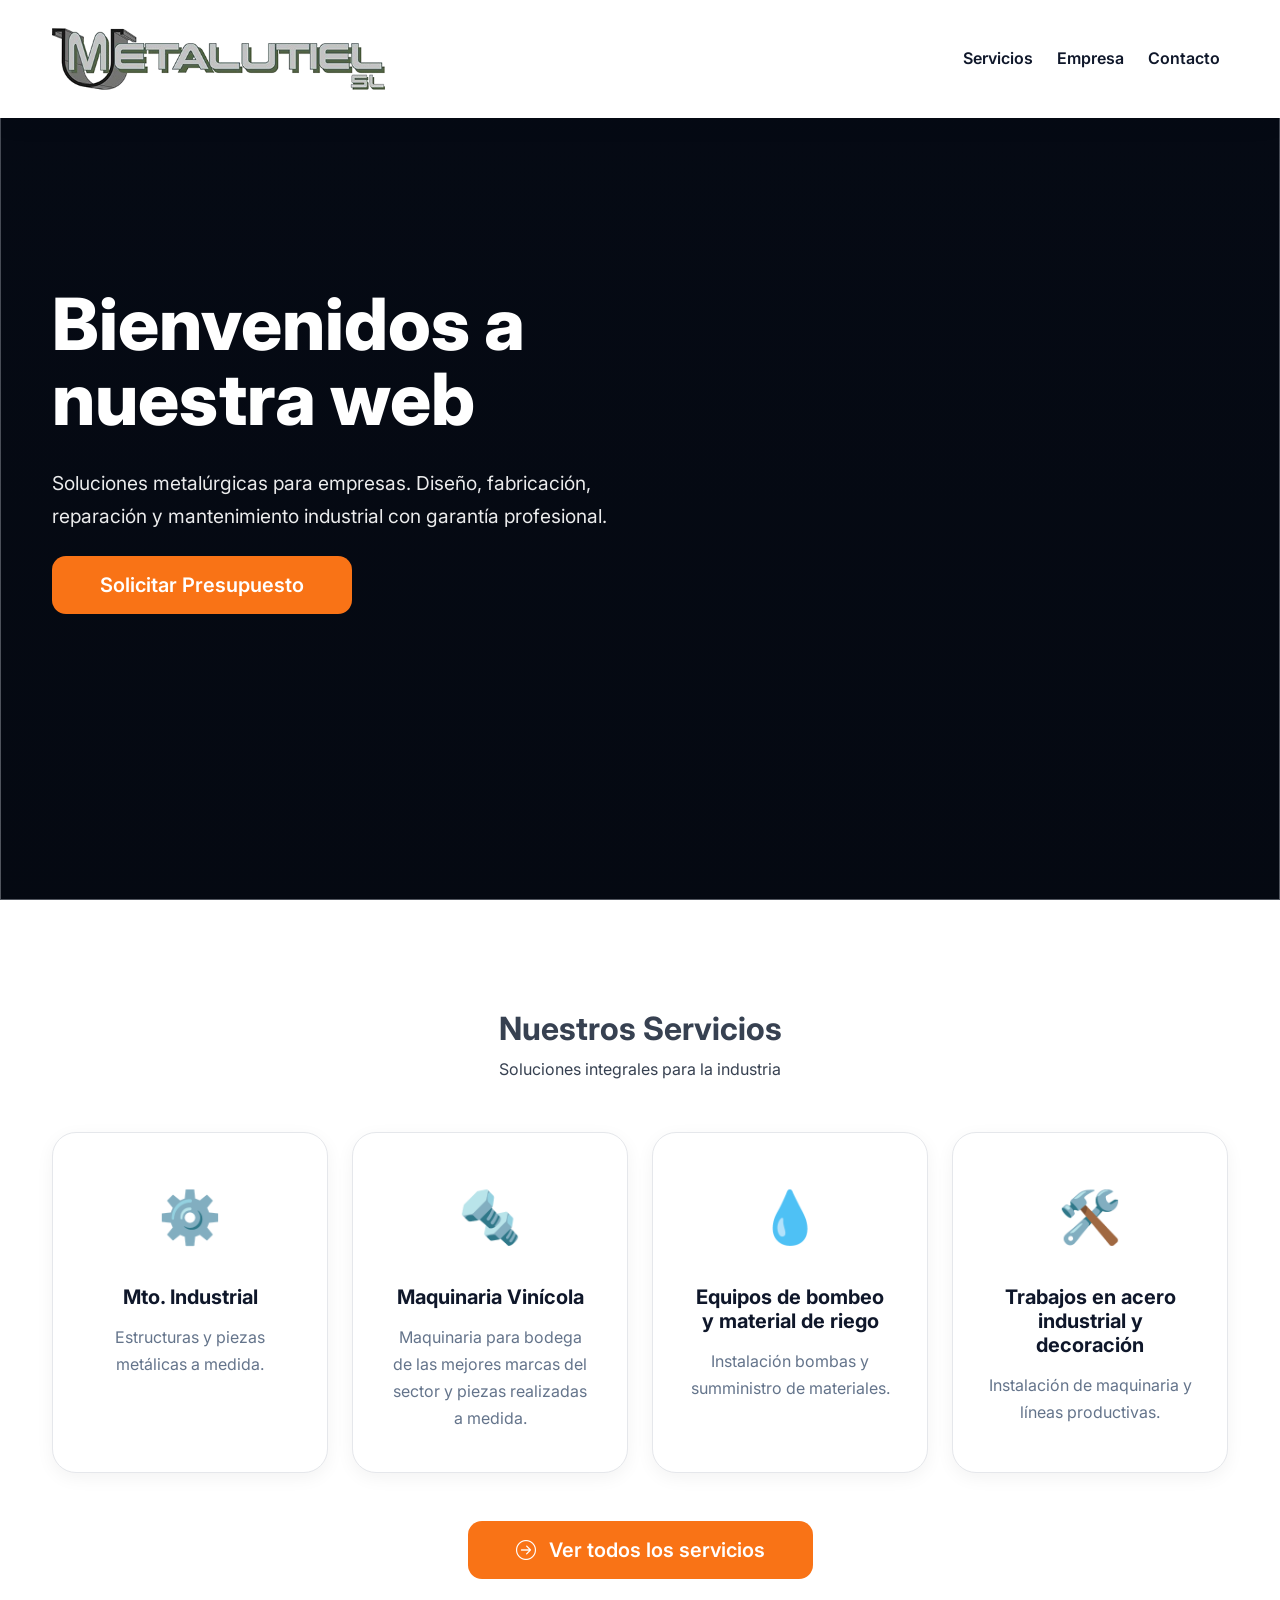
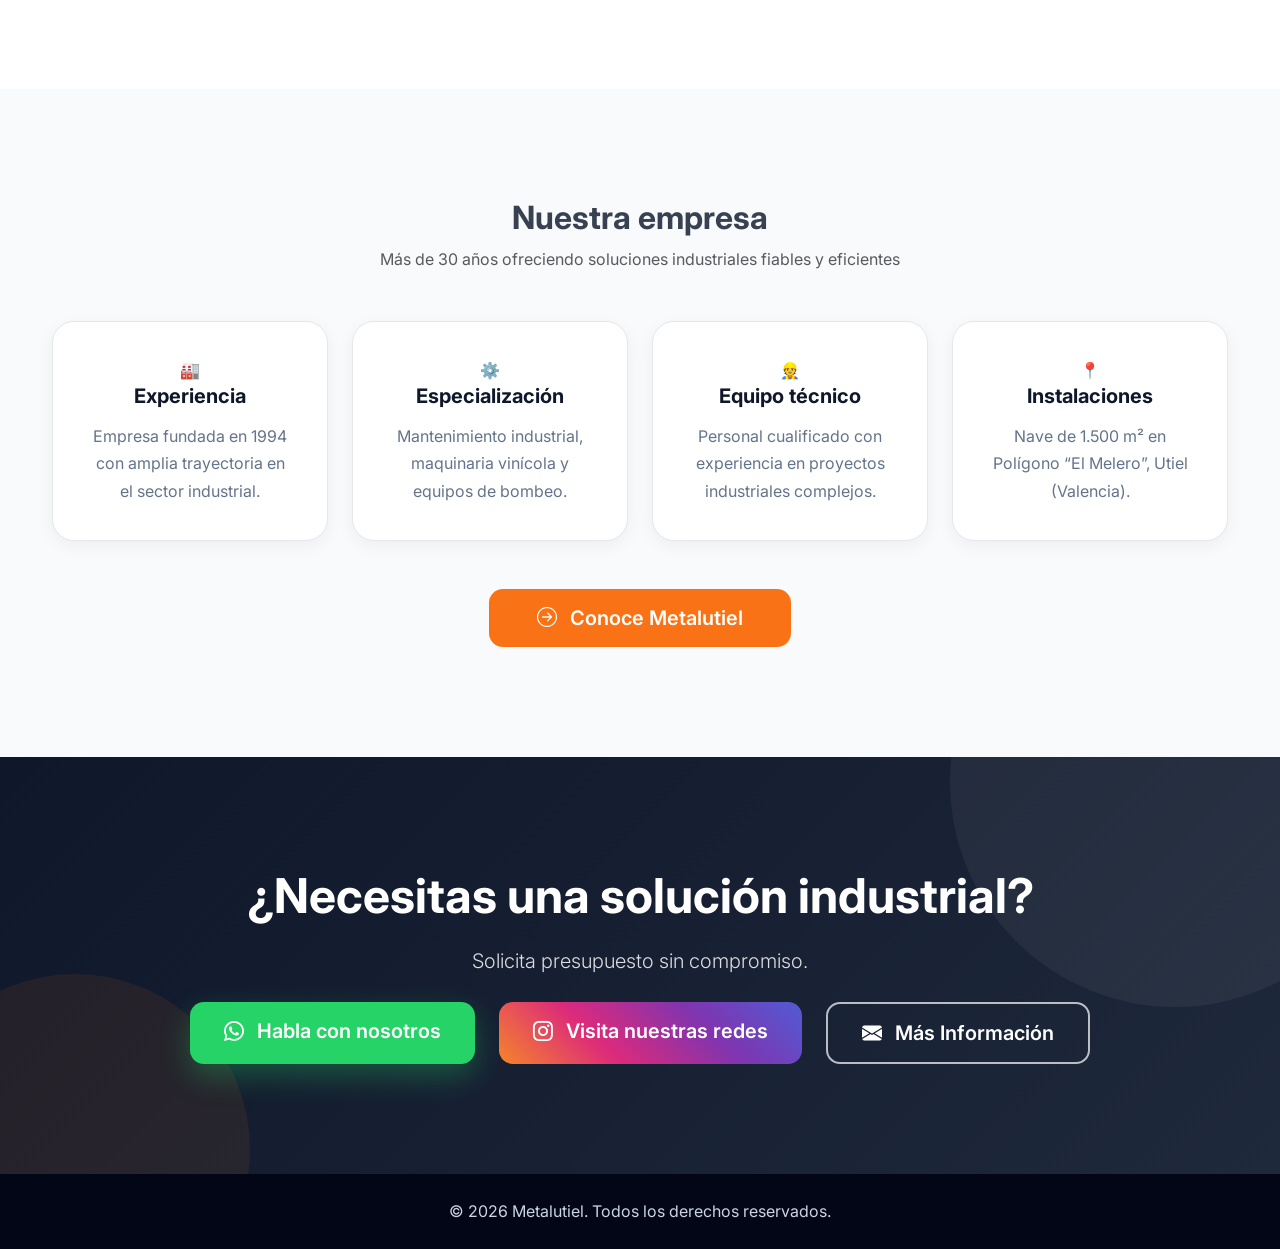
==== commit fa400a61: "Add files via upload" ====
--- a/index.html
+++ b/index.html
@@ -45,7 +45,7 @@
 
 <section class="hero">
 
-    <!-- CARRUSEL DE FONDO -->
+    <!-- CARRUSEL DE FONDO-->
     <div class="hero-bg">
 
        <div class="hero-gallery">
@@ -53,16 +53,16 @@
   <div class="hero-track">
 
     <!-- SET 1 -->
-    <div class="hero-item"><img src="img/sibelco.jpeg"></div>
-    <div class="hero-item"><img src="img/porche.jpeg"></div>
-    <div class="hero-item"><img src="img/deposito3.jpg"></div>
-    <div class="hero-item"><img src="img/patas.jpeg"></div>
+    <div class="hero-item"><img src="img/principal1.jpeg"></div>
+    <div class="hero-item"><img src="img/principal2.jpeg"></div>
+    <div class="hero-item"><img src="img/principal3.jpeg"></div>
+    <div class="hero-item"><img src="img/principal4.jpeg"></div>
 
     <!-- SET 2 (CLAVE PARA INFINITO PERFECTO) -->
-    <div class="hero-item"><img src="img/sibelco.jpeg"></div>
-    <div class="hero-item"><img src="img/porche.jpeg"></div>
-    <div class="hero-item"><img src="img/deposito3.jpg"></div>
-    <div class="hero-item"><img src="img/patas.jpeg"></div>
+    <div class="hero-item"><img src="img/principal1.jpeg"></div>
+    <div class="hero-item"><img src="img/principal2.jpeg"></div>
+    <div class="hero-item"><img src="img/principal3.jpeg"></div>
+    <div class="hero-item"><img src="img/principal4.jpeg"></div>
 
   </div>
 
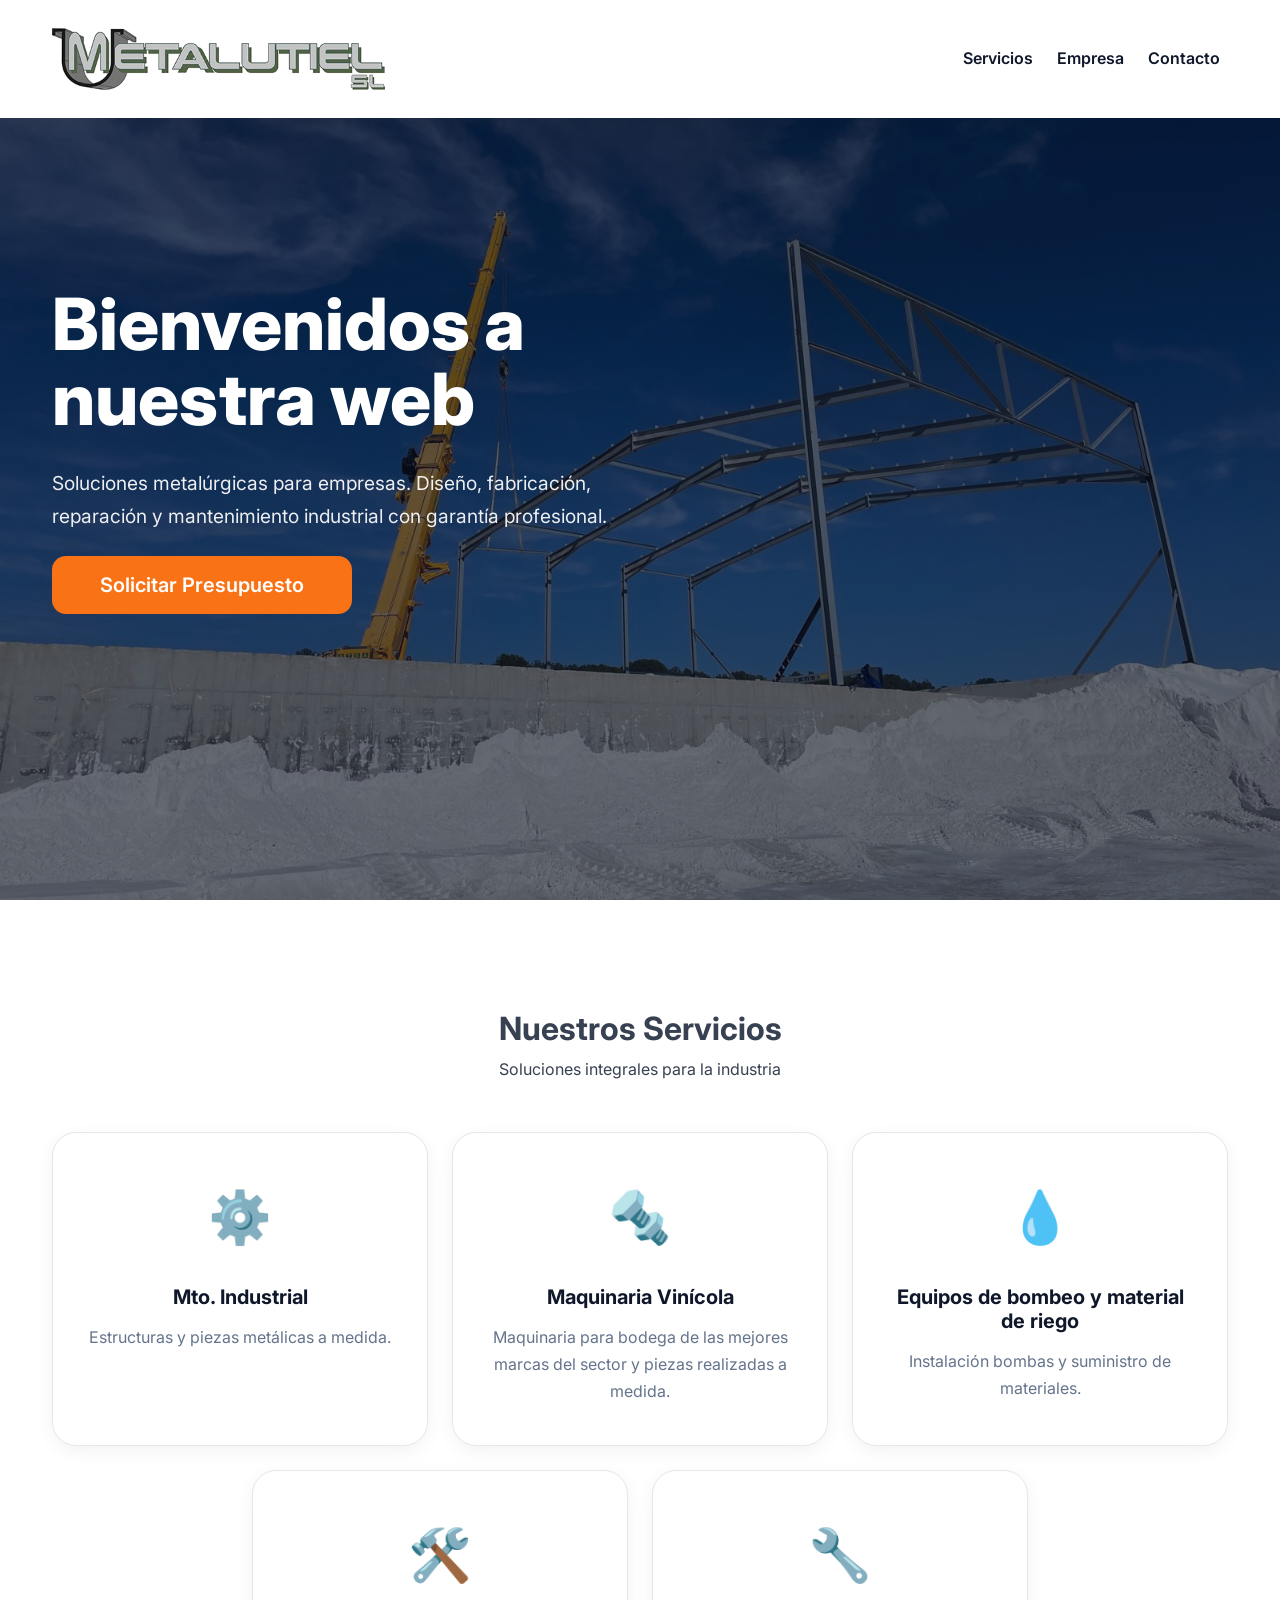
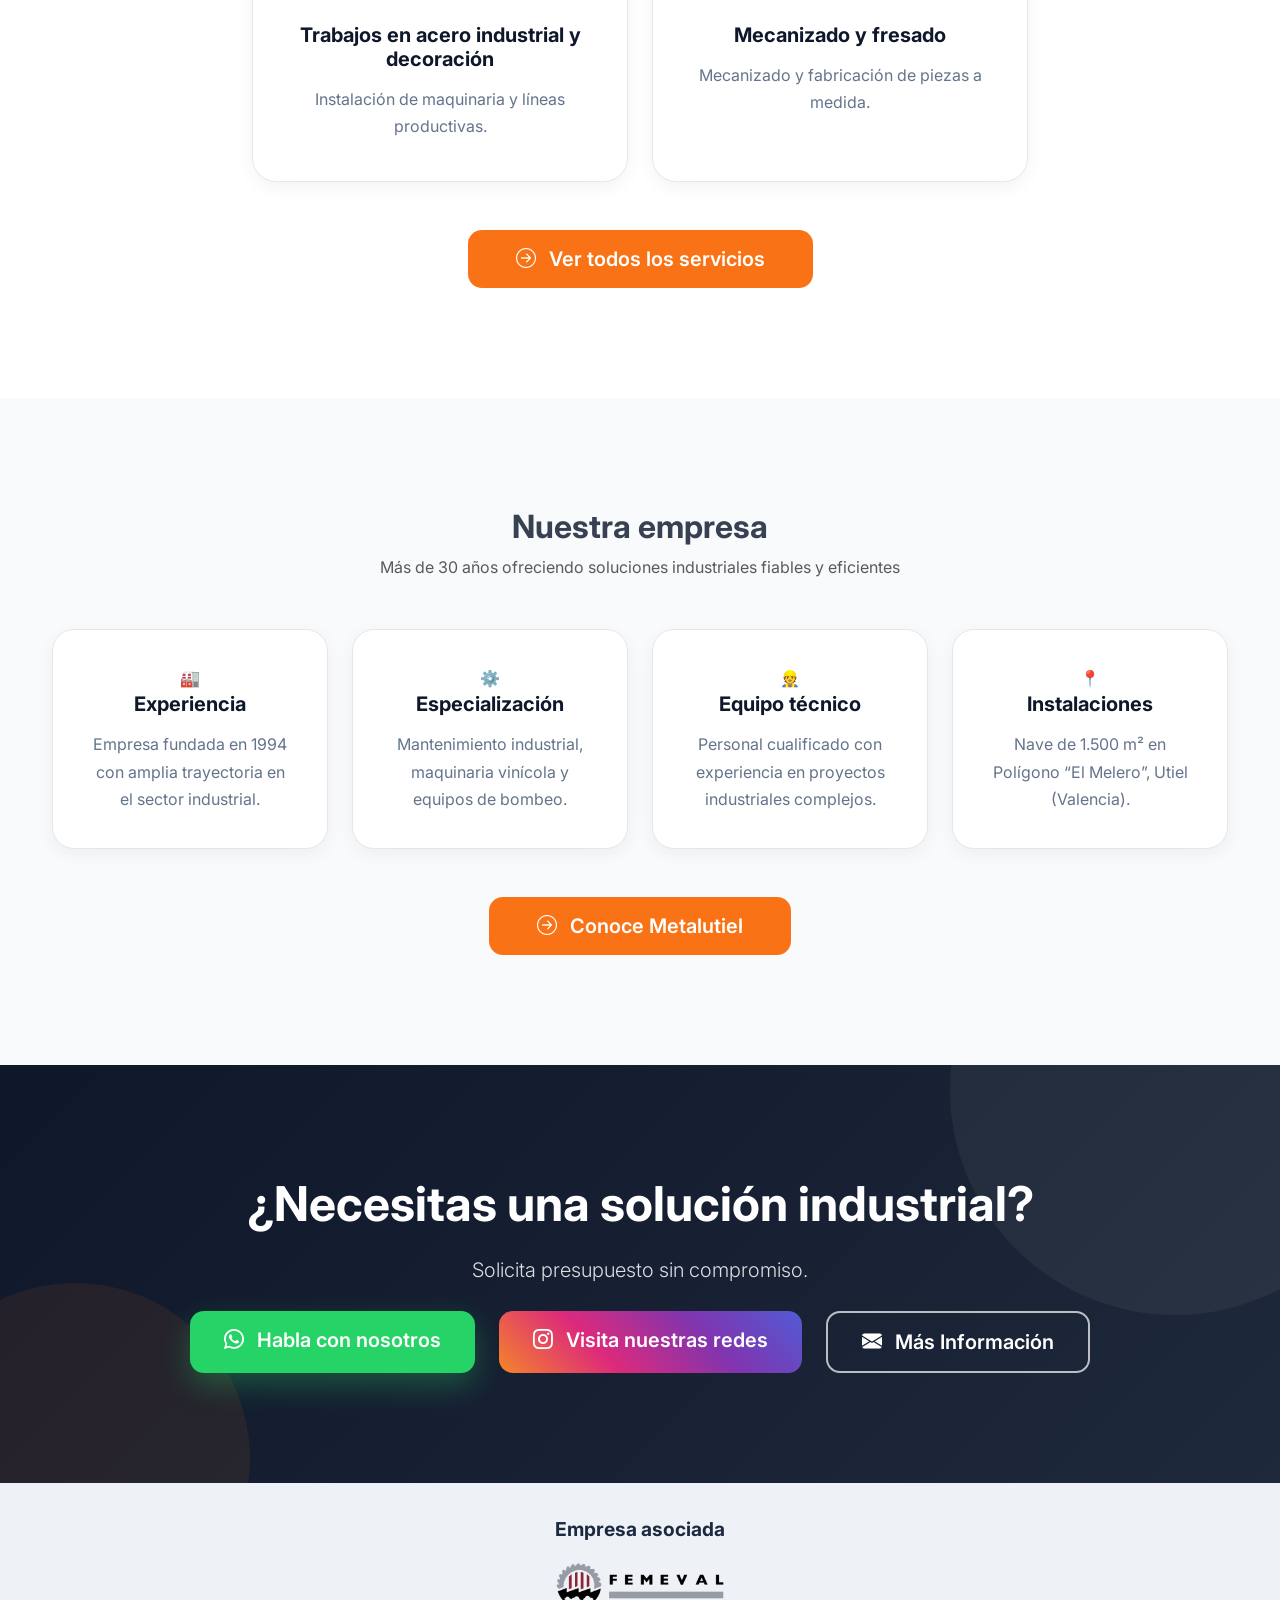
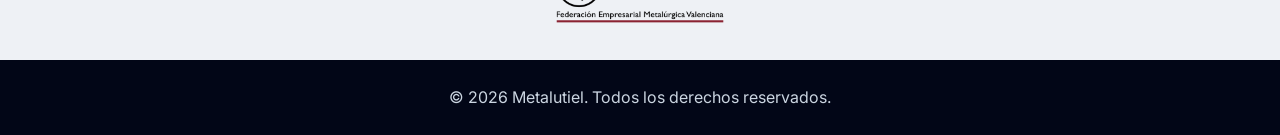
==== commit 2922ffb6: "Add files via upload" ====
--- a/index.html
+++ b/index.html
@@ -97,63 +97,114 @@
 </section>
 
 <section id="servicios" class="section">
-<div class="container">
-
-<div class="text-center mb-5">
-<h2 class="fw-bold">Nuestros Servicios</h2>
-<p>Soluciones integrales para la industria</p>
-</div>
-
-<div class="row g-4">
-
-<div class="col-md-6 col-lg-3">
-<div class="service-card">
-<div class="icon">⚙️</div>
-<h5>Mto. Industrial</h5>
-<p>Estructuras y piezas metálicas a medida.</p>
-</div>
-</div>
-
-<div class="col-md-6 col-lg-3">
-<div class="service-card">
-<div class="icon">🔩</div>
-<h5>Maquinaria Vinícola</h5>
-<p>Maquinaria para bodega de las mejores marcas del sector y piezas realizadas a medida.</p>
-</div>
-</div>
-
-<div class="col-md-6 col-lg-3">
-<div class="service-card">
-<div class="icon text-info">💧</div>
-<h5>Equipos de bombeo y material de riego</h5>
-<p>Instalación bombas y sumministro de materiales.</p>
-</div>
-</div>
-
-<div class="col-md-6 col-lg-3">
-<div class="service-card">
-<div class="icon">🛠️</div>
-<h5>Trabajos en acero industrial y decoración</h5>
-<p>Instalación de maquinaria y líneas productivas.</p>
-</div>
-</div>
-
-</div>
-</div>
-
-
-        <div class="text-center pt-5">           
-         
-
-            <a href="servicios.html" class="btn btn-primary btn-lg px-5">
-                <i class="bi bi-arrow-right-circle me-2"></i>
-                Ver todos los servicios
-            </a>
-
-        </div>
-
-</section>
-
+
+    <div class="container">
+
+        <div class="text-center mb-5">
+            <h2 class="fw-bold">Nuestros Servicios</h2>
+            <p>Soluciones integrales para la industria</p>
+        </div>
+
+
+        <div class="row g-4 justify-content-center">
+
+            <!-- MANTENIMIENTO INDUSTRIAL -->
+            <div class="col-md-6 col-lg-4">
+                <div class="service-card">
+
+                    <div class="icon">⚙️</div>
+
+                    <h5>Mto. Industrial</h5>
+
+                    <p>
+                        Estructuras y piezas metálicas a medida.
+                    </p>
+
+                </div>
+            </div>
+
+
+            <!-- MAQUINARIA VINÍCOLA -->
+            <div class="col-md-6 col-lg-4">
+                <div class="service-card">
+
+                    <div class="icon">🔩</div>
+
+                    <h5>Maquinaria Vinícola</h5>
+
+                    <p>
+                        Maquinaria para bodega de las mejores marcas del sector
+                        y piezas realizadas a medida.
+                    </p>
+
+                </div>
+            </div>
+
+
+            <!-- EQUIPOS DE BOMBEO -->
+            <div class="col-md-6 col-lg-4">
+                <div class="service-card">
+
+                    <div class="icon text-info">💧</div>
+
+                    <h5>Equipos de bombeo y material de riego</h5>
+
+                    <p>
+                        Instalación bombas y suministro de materiales.
+                    </p>
+
+                </div>
+            </div>
+
+
+            <!-- ACERO INDUSTRIAL -->
+            <div class="col-md-6 col-lg-4">
+                <div class="service-card">
+
+                    <div class="icon">🛠️</div>
+
+                    <h5>Trabajos en acero industrial y decoración</h5>
+
+                    <p>
+                        Instalación de maquinaria y líneas productivas.
+                    </p>
+
+                </div>
+            </div>
+
+
+            <!-- MECANIZADO Y FRESADO -->
+            <div class="col-md-6 col-lg-4">
+                <div class="service-card">
+
+                    <div class="icon">🔧</div>
+
+                    <h5>Mecanizado y fresado</h5>
+
+                    <p>
+                        Mecanizado y fabricación de piezas a medida.
+                    </p>
+
+                </div>
+            </div>
+
+
+        </div>
+    </div>
+
+
+    <div class="text-center pt-5">
+
+        <a href="servicios.html" class="btn btn-primary btn-lg px-5">
+
+            <i class="bi bi-arrow-right-circle me-2"></i>
+            Ver todos los servicios
+
+        </a>
+
+    </div>
+
+</section>
 <section id="empresa" class="section bg-light">
 <div class="container">
 
@@ -299,6 +350,25 @@
 
 </section>
 
+<!-- EMPRESA ASOCIADA -->
+<section class="empresa-asociada">
+
+    <div class="container empresa-container">
+
+        <h5 class="empresa-titulo">
+            Empresa asociada
+        </h5>
+
+        <img src="img/femeval.png"
+             alt="FEMEVAL - Empresa asociada"
+             class="femeval-logo">
+
+    </div>
+
+</section>
+
+
+
 <footer class="py-4 text-center">
 <div class="container">
 © 2026 Metalutiel. Todos los derechos reservados.
--- a/css/mio.css
+++ b/css/mio.css
@@ -1600,6 +1600,37 @@
 }
 
 
+/* ================================
+   EMPRESA ASOCIADA
+   ================================ */
+
+.empresa-asociada {
+    background: #eef1f5;
+    padding: 35px 20px;
+    text-align: center;
+}
+
+.empresa-asociada .container {
+    text-align: center;
+}
+
+.empresa-titulo {
+    color: #1b2a41;
+    font-size: 1.2rem;
+    font-weight: 700;
+    margin: 0 0 20px 0;
+    text-align: center;
+}
+
+.femeval-logo {
+    display: block !important;
+    width: 180px !important;
+    max-width: 180px !important;
+    height: auto !important;
+    margin: 0 auto !important;
+}
+
+
 /*==========================================================
     BOTÓN instagram
 ==========================================================*/
